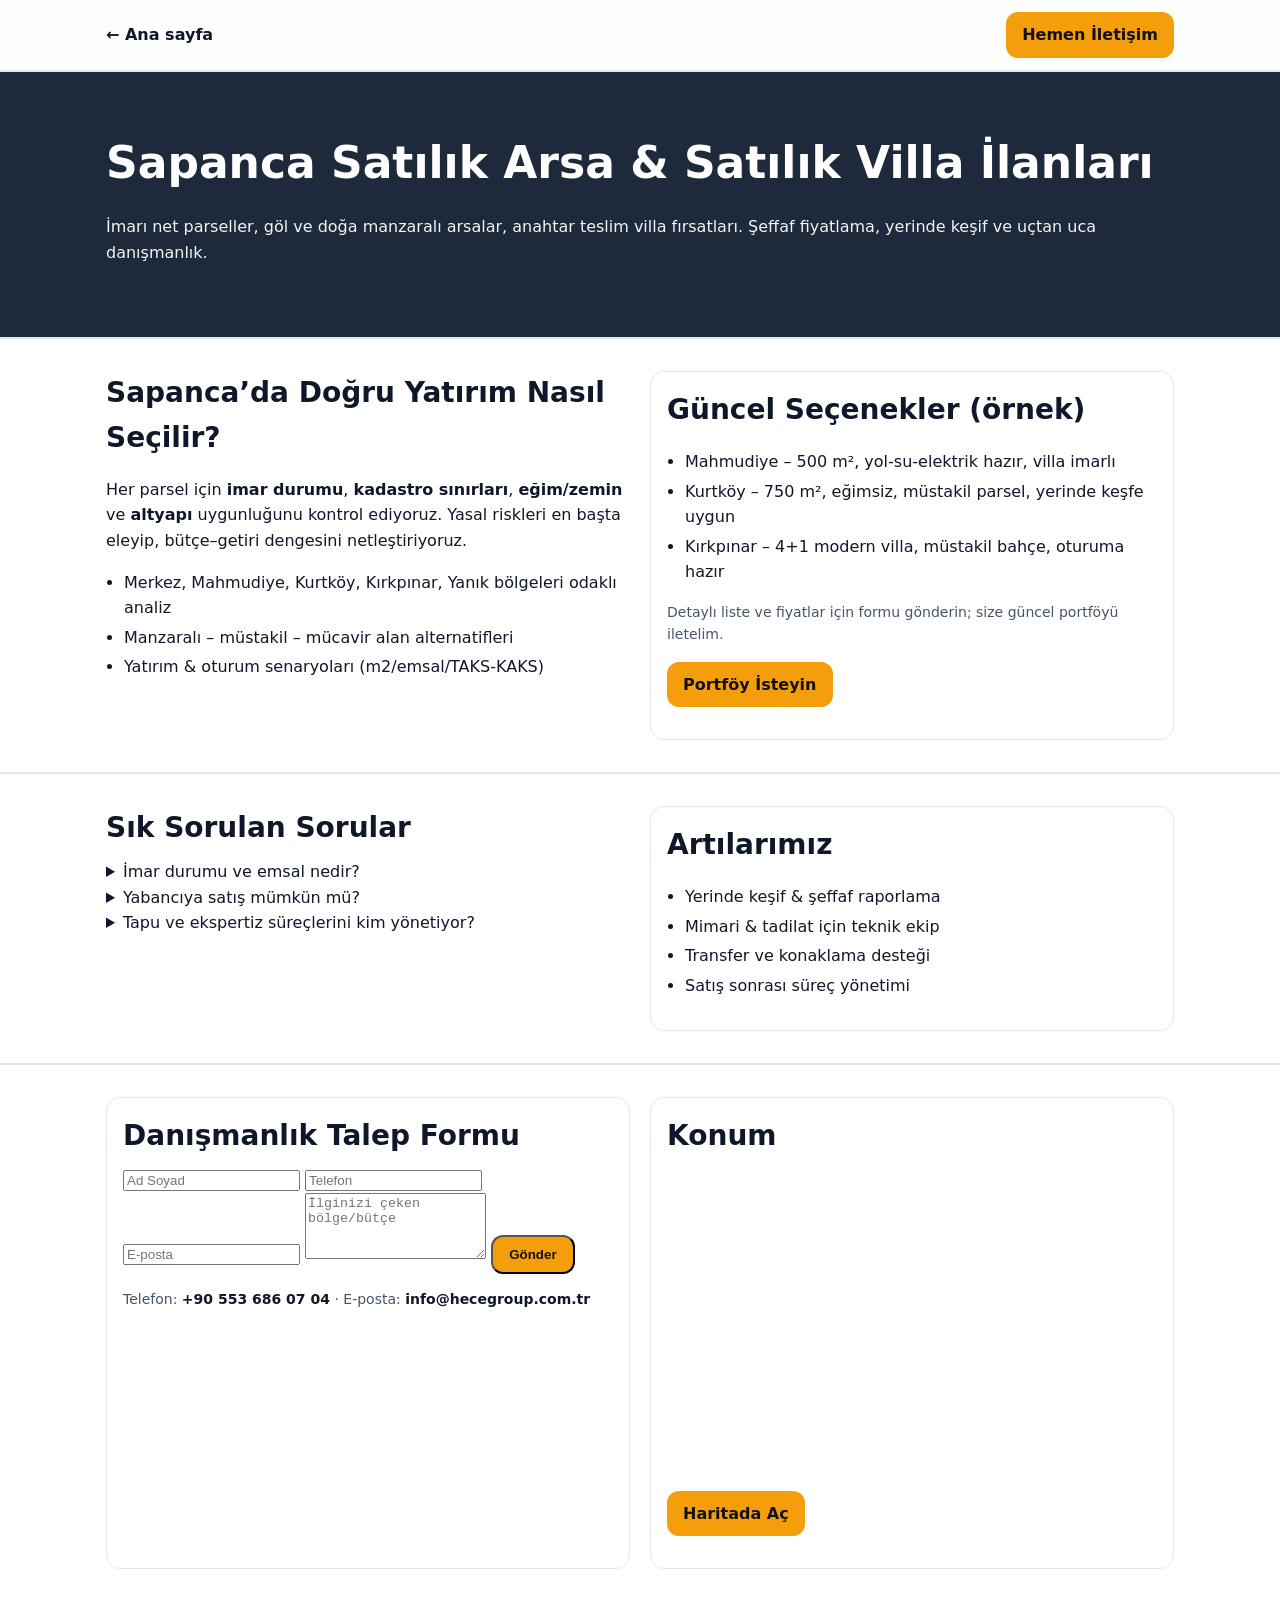
==== satilik-arsa-villa.html @ 64acd408 "Create satilik-arsa-villa.html" ====
<!doctype html>
<html lang="tr">
<head>
  <meta charset="utf-8" />
  <meta name="viewport" content="width=device-width,initial-scale=1" />
  <title>Sapanca Satılık Arsa & Villa | Güvenilir Danışmanlık – Sapanca Hece Group</title>
  <meta name="description" content="Sapanca satılık arsa ve satılık villa ilanları. İmar durumu uygun parseller, manzaralı arsalar, yatırım fırsatları. Uzman ekiple yerinde keşif ve şeffaf süreç.">
  <link rel="canonical" href="https://sapancahecegroup.com/satilik-arsa-villa.html" />
  <meta name="robots" content="index,follow" />
  <meta name="theme-color" content="#0f172a" />
  <link rel="icon" href="/favicon.ico" sizes="any" />
  <link rel="preconnect" href="https://images.unsplash.com" crossorigin>
  <style>
    :root{--ink:#0f172a;--muted:#475569;--ring:#e2e8f0;--brand:#1e40af;--accent:#f59e0b;--bg:#f8fafc}
    *{box-sizing:border-box} body{margin:0;background:var(--bg);color:var(--ink);font:16px/1.6 system-ui,-apple-system,Segoe UI,Roboto,Arial}
    .container{max-width:1100px;margin:auto;padding:0 16px}
    header{position:sticky;top:0;background:#ffffffcc;backdrop-filter:blur(8px);border-bottom:1px solid var(--ring);z-index:10}
    nav{display:flex;justify-content:space-between;align-items:center;padding:12px 0}
    a{color:#0f172a;text-decoration:none;font-weight:600} a:hover{color:#1e40af;text-decoration:underline}
    .hero{padding:56px 0;background:#1e293b url('https://images.unsplash.com/photo-1564013799919-ab600027ffc6?q=80&w=1600&auto=format&fit=crop') center/cover; color:#fff}
    .hero h1{margin:0 0 8px;font-size:clamp(26px,4.8vw,44px)}
    .lead{opacity:.95}
    .grid{display:grid;gap:20px;grid-template-columns:1fr 1fr} @media(max-width:900px){.grid{grid-template-columns:1fr}}
    section{background:#fff;border-top:1px solid var(--ring);border-bottom:1px solid var(--ring);padding:32px 0}
    h2{margin:0 0 8px;font-size:clamp(20px,3.2vw,28px)}
    .card{border:1px solid var(--ring);border-radius:14px;padding:16px;background:#fff}
    .btn{display:inline-block;background:var(--accent);color:#111;padding:10px 16px;border-radius:12px;font-weight:700}
    .list{padding-left:18px} .list li{margin:.25rem 0}
    .note{font-size:14px;color:var(--muted)}
  </style>
</head>
<body>
  <header>
    <div class="container">
      <nav>
        <a href="/">← Ana sayfa</a>
        <a href="#iletisim" class="btn">Hemen İletişim</a>
      </nav>
    </div>
  </header>

  <main>
    <section class="hero">
      <div class="container">
        <h1>Sapanca <strong>Satılık Arsa</strong> & <strong>Satılık Villa</strong> İlanları</h1>
        <p class="lead">İmarı net parseller, göl ve doğa manzaralı arsalar, anahtar teslim villa fırsatları. Şeffaf fiyatlama, yerinde keşif ve uçtan uca danışmanlık.</p>
      </div>
    </section>

    <section>
      <div class="container grid">
        <div>
          <h2>Sapanca’da Doğru Yatırım Nasıl Seçilir?</h2>
          <p>Her parsel için <strong>imar durumu</strong>, <strong>kadastro sınırları</strong>, <strong>eğim/zemin</strong> ve <strong>altyapı</strong> uygunluğunu kontrol ediyoruz. Yasal riskleri en başta eleyip, bütçe–getiri dengesini netleştiriyoruz.</p>
          <ul class="list">
            <li>Merkez, Mahmudiye, Kurtköy, Kırkpınar, Yanık bölgeleri odaklı analiz</li>
            <li>Manzaralı – müstakil – mücavir alan alternatifleri</li>
            <li>Yatırım & oturum senaryoları (m2/emsal/TAKS-KAKS)</li>
          </ul>
        </div>
        <div class="card">
          <h2>Güncel Seçenekler (örnek)</h2>
          <ul class="list">
            <li>Mahmudiye – 500 m², yol-su-elektrik hazır, villa imarlı</li>
            <li>Kurtköy – 750 m², eğimsiz, müstakil parsel, yerinde keşfe uygun</li>
            <li>Kırkpınar – 4+1 modern villa, müstakil bahçe, oturuma hazır</li>
          </ul>
          <p class="note">Detaylı liste ve fiyatlar için formu gönderin; size güncel portföyü iletelim.</p>
          <p><a class="btn" href="#iletisim">Portföy İsteyin</a></p>
        </div>
      </div>
    </section>

    <section>
      <div class="container grid">
        <div>
          <h2>Sık Sorulan Sorular</h2>
          <details><summary>İmar durumu ve emsal nedir?</summary><p>İmar planında parselin kullanım ve inşaat hakkını belirleyen kurallardır. E=emsal, TAKS/KAKS sınırlarıyla birlikte toplam inşaat alanı hesaplanır.</p></details>
          <details><summary>Yabancıya satış mümkün mü?</summary><p>Uygun bölgelerde ve yasal kriterler sağlandığında mümkündür. Güncel mevzuatı sizin adınıza kontrol ediyoruz.</p></details>
          <details><summary>Tapu ve ekspertiz süreçlerini kim yönetiyor?</summary><p>Tapu randevusu, rayiç değer, belediye yazışmaları ve ekspertiz koordinasyonunu uçtan uca biz yönetiyoruz.</p></details>
        </div>
        <div class="card">
          <h2>Artılarımız</h2>
          <ul class="list">
            <li>Yerinde keşif & şeffaf raporlama</li>
            <li>Mimari & tadilat için teknik ekip</li>
            <li>Transfer ve konaklama desteği</li>
            <li>Satış sonrası süreç yönetimi</li>
          </ul>
        </div>
      </div>
    </section>

    <section id="iletisim">
      <div class="container grid">
        <div class="card">
          <h2>Danışmanlık Talep Formu</h2>
          <form id="lead" class="form">
            <input name="name" placeholder="Ad Soyad" required />
            <input type="tel" name="phone" placeholder="Telefon" />
            <input type="email" name="email" placeholder="E-posta" required />
            <textarea name="message" rows="4" placeholder="İlginizi çeken bölge/bütçe"></textarea>
            <button class="btn" type="submit">Gönder</button>
            <div id="msg" class="note"></div>
          </form>
          <p class="note">Telefon: <a href="tel:+905536860704">+90 553 686 07 04</a> · E-posta: <a href="mailto:info@hecegroup.com.tr">info@hecegroup.com.tr</a></p>
        </div>
        <div class="card">
          <h2>Konum</h2>
          <iframe title="Sapanca Hece Real Estate" width="100%" height="300" frameborder="0" style="border:0"
                  src="https://www.google.com/maps?q=Sapanca%20Hece%20Real%20Estate&z=15&output=embed" loading="lazy"></iframe>
          <p><a class="btn" href="https://maps.app.goo.gl/qobTDmVPjX2s8gYSA" target="_blank" rel="noopener">Haritada Aç</a></p>
        </div>
      </div>
    </section>
  </main>

  <!-- FAQ Schema -->
  <script type="application/ld+json">
  {"@context":"https://schema.org","@type":"FAQPage","mainEntity":[
    {"@type":"Question","name":"İmar durumu ve emsal nedir?","acceptedAnswer":{"@type":"Answer","text":"İmar planında parselin kullanım ve inşaat hakkını belirleyen kurallardır. E=emsal, TAKS/KAKS sınırlarıyla birlikte toplam inşaat alanı hesaplanır."}},
    {"@type":"Question","name":"Yabancıya satış mümkün mü?","acceptedAnswer":{"@type":"Answer","text":"Uygun bölgelerde ve yasal kriterler sağlandığında mümkündür. Güncel mevzuatı sizin adınıza kontrol ediyoruz."}},
    {"@type":"Question","name":"Tapu ve ekspertiz süreçlerini kim yönetiyor?","acceptedAnswer":{"@type":"Answer","text":"Tüm resmi süreçleri uçtan uca koordine ediyoruz: randevu, rayiç değer, yazışmalar ve ekspertiz."}}
  ]}
  </script>

  <!-- Basit Formspree -->
  <script>
    const FORM_ENDPOINT="https://formspree.io/f/mnngygyy";
    document.getElementById('lead').addEventListener('submit', async (e)=>{
      e.preventDefault();
      const data=Object.fromEntries(new FormData(e.target).entries());
      const msg=document.getElementById('msg');
      try{
        const res=await fetch(FORM_ENDPOINT,{method:"POST",headers:{"Content-Type":"application/json"},body:JSON.stringify(data)});
        if(res.ok){ msg.textContent="Teşekkürler! Talebiniz alındı."; e.target.reset(); }
        else{ throw new Error(); }
      }catch{ msg.textContent="Üzgünüz, bir hata oluştu. Telefon/WhatsApp ile de ulaşabilirsiniz."; }
    });
  </script>
</body>
</html>
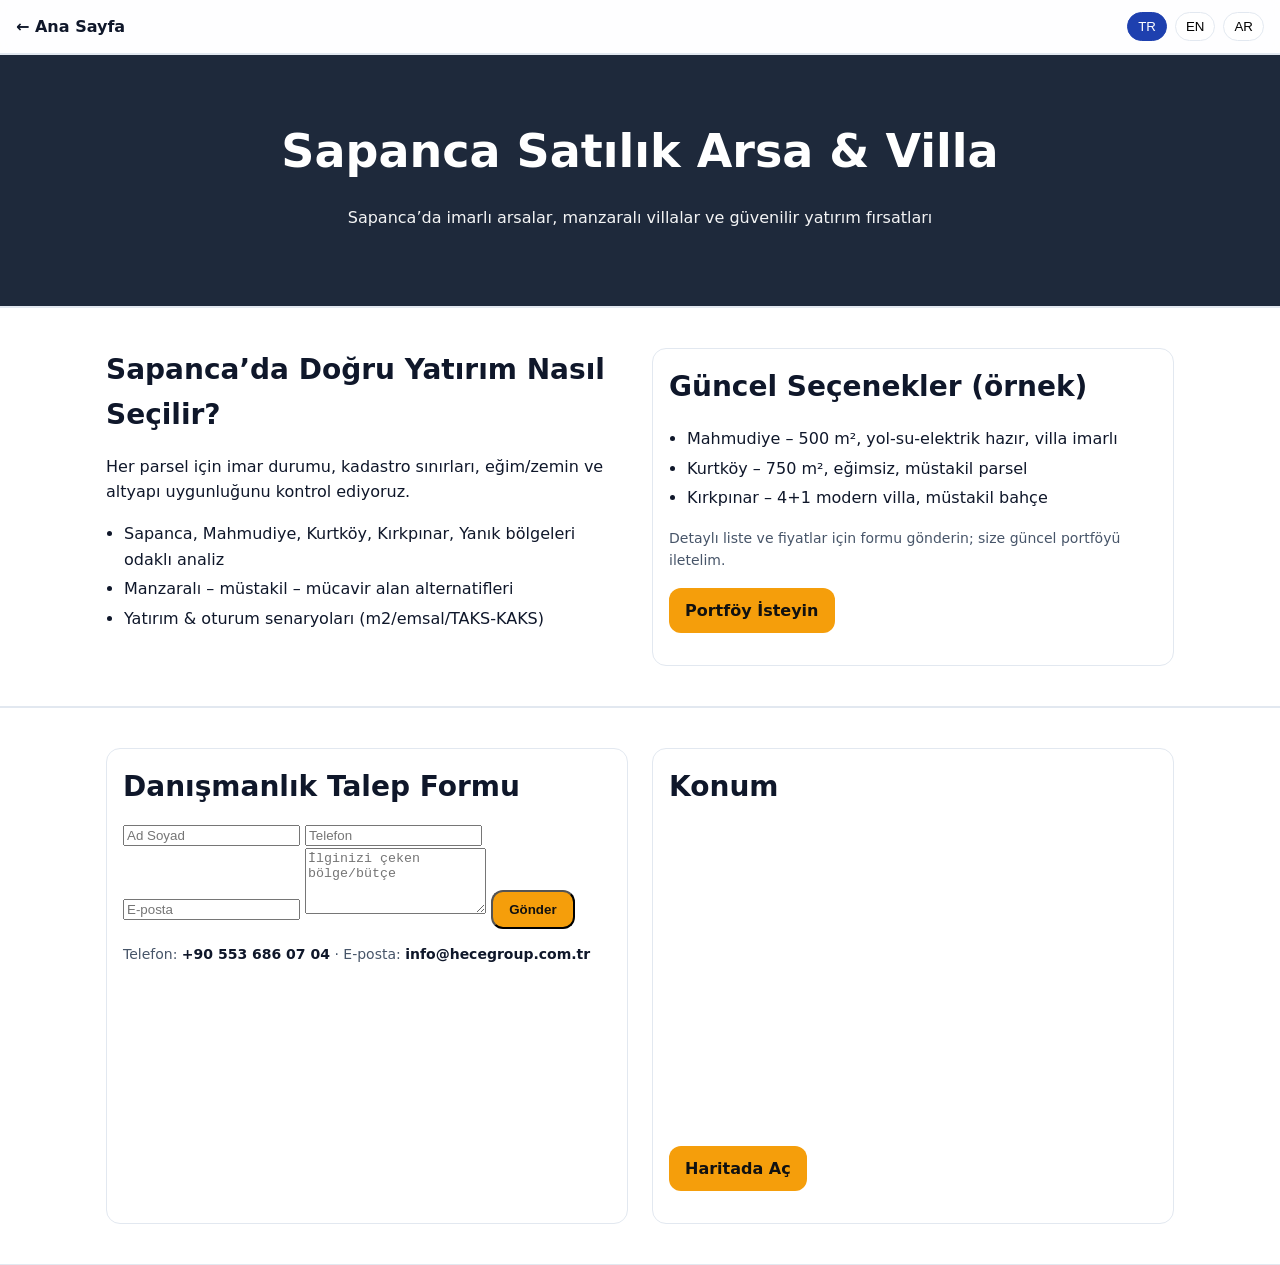
==== commit fa994228: "Update satilik-arsa-villa.html" ====
--- a/satilik-arsa-villa.html
+++ b/satilik-arsa-villa.html
@@ -3,140 +3,190 @@
 <head>
   <meta charset="utf-8" />
   <meta name="viewport" content="width=device-width,initial-scale=1" />
-  <title>Sapanca Satılık Arsa & Villa | Güvenilir Danışmanlık – Sapanca Hece Group</title>
-  <meta name="description" content="Sapanca satılık arsa ve satılık villa ilanları. İmar durumu uygun parseller, manzaralı arsalar, yatırım fırsatları. Uzman ekiple yerinde keşif ve şeffaf süreç.">
+  <title data-i18n="title">Sapanca Satılık Arsa & Villa | Sapanca Hece Group</title>
+  <meta name="description" data-i18n="meta_desc" content="Sapanca'da satılık arsa ve villa fırsatları. İmarı uygun, manzaralı parseller ve modern villalar. Uzman gayrimenkul danışmanlığı.">
   <link rel="canonical" href="https://sapancahecegroup.com/satilik-arsa-villa.html" />
   <meta name="robots" content="index,follow" />
   <meta name="theme-color" content="#0f172a" />
   <link rel="icon" href="/favicon.ico" sizes="any" />
-  <link rel="preconnect" href="https://images.unsplash.com" crossorigin>
+
   <style>
     :root{--ink:#0f172a;--muted:#475569;--ring:#e2e8f0;--brand:#1e40af;--accent:#f59e0b;--bg:#f8fafc}
-    *{box-sizing:border-box} body{margin:0;background:var(--bg);color:var(--ink);font:16px/1.6 system-ui,-apple-system,Segoe UI,Roboto,Arial}
+    *{box-sizing:border-box}
+    body{margin:0;background:var(--bg);color:var(--ink);font:16px/1.6 system-ui,-apple-system,Segoe UI,Roboto,Arial}
+    header{position:sticky;top:0;background:#ffffffcc;backdrop-filter:blur(8px);border-bottom:1px solid var(--ring);z-index:10}
+    nav{display:flex;justify-content:space-between;align-items:center;padding:12px 16px}
+    a{color:var(--ink);text-decoration:none;font-weight:600}
+    a:hover{color:var(--brand)}
+    .lang{display:flex;gap:8px}
+    .tag{border:1px solid var(--ring);padding:6px 10px;border-radius:999px;cursor:pointer;background:#fff}
+    .tag.active{background:var(--brand);color:#fff;border-color:var(--brand)}
+
+    .hero{padding:60px 16px;background:#1e293b url('https://images.unsplash.com/photo-1564013799919-ab600027ffc6?q=80&w=1600&auto=format&fit=crop') center/cover; color:#fff;text-align:center}
+    .hero h1{margin:0 0 8px;font-size:clamp(26px,5vw,46px)}
+    .lead{opacity:.95}
+    section{background:#fff;border-top:1px solid var(--ring);border-bottom:1px solid var(--ring);padding:40px 0}
     .container{max-width:1100px;margin:auto;padding:0 16px}
-    header{position:sticky;top:0;background:#ffffffcc;backdrop-filter:blur(8px);border-bottom:1px solid var(--ring);z-index:10}
-    nav{display:flex;justify-content:space-between;align-items:center;padding:12px 0}
-    a{color:#0f172a;text-decoration:none;font-weight:600} a:hover{color:#1e40af;text-decoration:underline}
-    .hero{padding:56px 0;background:#1e293b url('https://images.unsplash.com/photo-1564013799919-ab600027ffc6?q=80&w=1600&auto=format&fit=crop') center/cover; color:#fff}
-    .hero h1{margin:0 0 8px;font-size:clamp(26px,4.8vw,44px)}
-    .lead{opacity:.95}
-    .grid{display:grid;gap:20px;grid-template-columns:1fr 1fr} @media(max-width:900px){.grid{grid-template-columns:1fr}}
-    section{background:#fff;border-top:1px solid var(--ring);border-bottom:1px solid var(--ring);padding:32px 0}
-    h2{margin:0 0 8px;font-size:clamp(20px,3.2vw,28px)}
+    .grid{display:grid;gap:24px;grid-template-columns:1fr 1fr}
+    @media(max-width:900px){.grid{grid-template-columns:1fr}}
     .card{border:1px solid var(--ring);border-radius:14px;padding:16px;background:#fff}
-    .btn{display:inline-block;background:var(--accent);color:#111;padding:10px 16px;border-radius:12px;font-weight:700}
-    .list{padding-left:18px} .list li{margin:.25rem 0}
+    h2{font-size:clamp(20px,3.2vw,28px);margin:0 0 12px}
+    .list{padding-left:18px}
+    .list li{margin:.25rem 0}
+    .btn{display:inline-block;background:var(--accent);color:#111;padding:10px 16px;border-radius:12px;font-weight:700;text-decoration:none}
     .note{font-size:14px;color:var(--muted)}
+    .rtl{direction:rtl;text-align:right}
   </style>
 </head>
 <body>
   <header>
-    <div class="container">
-      <nav>
-        <a href="/">← Ana sayfa</a>
-        <a href="#iletisim" class="btn">Hemen İletişim</a>
-      </nav>
-    </div>
+    <nav>
+      <a href="/">← <span data-i18n="back_home">Ana Sayfa</span></a>
+      <div class="lang">
+        <button class="tag active" data-lang="tr">TR</button>
+        <button class="tag" data-lang="en">EN</button>
+        <button class="tag" data-lang="ar">AR</button>
+      </div>
+    </nav>
   </header>
 
   <main>
     <section class="hero">
-      <div class="container">
-        <h1>Sapanca <strong>Satılık Arsa</strong> & <strong>Satılık Villa</strong> İlanları</h1>
-        <p class="lead">İmarı net parseller, göl ve doğa manzaralı arsalar, anahtar teslim villa fırsatları. Şeffaf fiyatlama, yerinde keşif ve uçtan uca danışmanlık.</p>
-      </div>
+      <h1 data-i18n="hero_title">Sapanca Satılık Arsa & Villa</h1>
+      <p class="lead" data-i18n="hero_sub">Sapanca’da imarlı arsalar, manzaralı villalar ve güvenilir yatırım fırsatları</p>
     </section>
 
     <section>
       <div class="container grid">
         <div>
-          <h2>Sapanca’da Doğru Yatırım Nasıl Seçilir?</h2>
-          <p>Her parsel için <strong>imar durumu</strong>, <strong>kadastro sınırları</strong>, <strong>eğim/zemin</strong> ve <strong>altyapı</strong> uygunluğunu kontrol ediyoruz. Yasal riskleri en başta eleyip, bütçe–getiri dengesini netleştiriyoruz.</p>
+          <h2 data-i18n="choose_title">Sapanca’da Doğru Yatırım Nasıl Seçilir?</h2>
+          <p data-i18n="choose_text">
+            Her parsel için imar durumu, kadastro sınırları, eğim/zemin ve altyapı uygunluğunu kontrol ediyoruz.
+            Yasal riskleri en başta eleyip, bütçe–getiri dengesini netleştiriyoruz.
+          </p>
           <ul class="list">
-            <li>Merkez, Mahmudiye, Kurtköy, Kırkpınar, Yanık bölgeleri odaklı analiz</li>
-            <li>Manzaralı – müstakil – mücavir alan alternatifleri</li>
-            <li>Yatırım & oturum senaryoları (m2/emsal/TAKS-KAKS)</li>
+            <li data-i18n="choose_li1">Sapanca, Mahmudiye, Kurtköy, Kırkpınar, Yanık bölgeleri odaklı analiz</li>
+            <li data-i18n="choose_li2">Manzaralı – müstakil – mücavir alan alternatifleri</li>
+            <li data-i18n="choose_li3">Yatırım & oturum senaryoları (m2/emsal/TAKS-KAKS)</li>
           </ul>
         </div>
         <div class="card">
-          <h2>Güncel Seçenekler (örnek)</h2>
+          <h2 data-i18n="list_title">Güncel Seçenekler (örnek)</h2>
           <ul class="list">
-            <li>Mahmudiye – 500 m², yol-su-elektrik hazır, villa imarlı</li>
-            <li>Kurtköy – 750 m², eğimsiz, müstakil parsel, yerinde keşfe uygun</li>
-            <li>Kırkpınar – 4+1 modern villa, müstakil bahçe, oturuma hazır</li>
+            <li data-i18n="list1">Mahmudiye – 500 m², yol-su-elektrik hazır, villa imarlı</li>
+            <li data-i18n="list2">Kurtköy – 750 m², eğimsiz, müstakil parsel</li>
+            <li data-i18n="list3">Kırkpınar – 4+1 modern villa, müstakil bahçe</li>
           </ul>
-          <p class="note">Detaylı liste ve fiyatlar için formu gönderin; size güncel portföyü iletelim.</p>
-          <p><a class="btn" href="#iletisim">Portföy İsteyin</a></p>
+          <p class="note" data-i18n="list_note">Detaylı liste ve fiyatlar için formu gönderin; size güncel portföyü iletelim.</p>
+          <p><a class="btn" href="#contact" data-i18n="cta">Portföy İsteyin</a></p>
         </div>
       </div>
     </section>
 
-    <section>
-      <div class="container grid">
-        <div>
-          <h2>Sık Sorulan Sorular</h2>
-          <details><summary>İmar durumu ve emsal nedir?</summary><p>İmar planında parselin kullanım ve inşaat hakkını belirleyen kurallardır. E=emsal, TAKS/KAKS sınırlarıyla birlikte toplam inşaat alanı hesaplanır.</p></details>
-          <details><summary>Yabancıya satış mümkün mü?</summary><p>Uygun bölgelerde ve yasal kriterler sağlandığında mümkündür. Güncel mevzuatı sizin adınıza kontrol ediyoruz.</p></details>
-          <details><summary>Tapu ve ekspertiz süreçlerini kim yönetiyor?</summary><p>Tapu randevusu, rayiç değer, belediye yazışmaları ve ekspertiz koordinasyonunu uçtan uca biz yönetiyoruz.</p></details>
-        </div>
-        <div class="card">
-          <h2>Artılarımız</h2>
-          <ul class="list">
-            <li>Yerinde keşif & şeffaf raporlama</li>
-            <li>Mimari & tadilat için teknik ekip</li>
-            <li>Transfer ve konaklama desteği</li>
-            <li>Satış sonrası süreç yönetimi</li>
-          </ul>
-        </div>
-      </div>
-    </section>
-
-    <section id="iletisim">
+    <section id="contact">
       <div class="container grid">
         <div class="card">
-          <h2>Danışmanlık Talep Formu</h2>
-          <form id="lead" class="form">
+          <h2 data-i18n="contact_title">Danışmanlık Talep Formu</h2>
+          <form id="form">
             <input name="name" placeholder="Ad Soyad" required />
             <input type="tel" name="phone" placeholder="Telefon" />
             <input type="email" name="email" placeholder="E-posta" required />
             <textarea name="message" rows="4" placeholder="İlginizi çeken bölge/bütçe"></textarea>
-            <button class="btn" type="submit">Gönder</button>
+            <button class="btn" type="submit" data-i18n="send">Gönder</button>
             <div id="msg" class="note"></div>
           </form>
-          <p class="note">Telefon: <a href="tel:+905536860704">+90 553 686 07 04</a> · E-posta: <a href="mailto:info@hecegroup.com.tr">info@hecegroup.com.tr</a></p>
+          <p class="note">
+            <span data-i18n="contact_note">Telefon:</span> <a href="tel:+905536860704">+90 553 686 07 04</a> · 
+            E-posta: <a href="mailto:info@hecegroup.com.tr">info@hecegroup.com.tr</a>
+          </p>
         </div>
         <div class="card">
-          <h2>Konum</h2>
-          <iframe title="Sapanca Hece Real Estate" width="100%" height="300" frameborder="0" style="border:0"
-                  src="https://www.google.com/maps?q=Sapanca%20Hece%20Real%20Estate&z=15&output=embed" loading="lazy"></iframe>
-          <p><a class="btn" href="https://maps.app.goo.gl/qobTDmVPjX2s8gYSA" target="_blank" rel="noopener">Haritada Aç</a></p>
+          <h2 data-i18n="map_title">Konum</h2>
+          <iframe width="100%" height="300" frameborder="0" style="border:0"
+            src="https://www.google.com/maps?q=Sapanca%20Hece%20Real%20Estate&z=15&output=embed" loading="lazy"></iframe>
+          <p><a class="btn" href="https://maps.app.goo.gl/qobTDmVPjX2s8gYSA" target="_blank" rel="noopener" data-i18n="map_open">Haritada Aç</a></p>
         </div>
       </div>
     </section>
   </main>
 
-  <!-- FAQ Schema -->
-  <script type="application/ld+json">
-  {"@context":"https://schema.org","@type":"FAQPage","mainEntity":[
-    {"@type":"Question","name":"İmar durumu ve emsal nedir?","acceptedAnswer":{"@type":"Answer","text":"İmar planında parselin kullanım ve inşaat hakkını belirleyen kurallardır. E=emsal, TAKS/KAKS sınırlarıyla birlikte toplam inşaat alanı hesaplanır."}},
-    {"@type":"Question","name":"Yabancıya satış mümkün mü?","acceptedAnswer":{"@type":"Answer","text":"Uygun bölgelerde ve yasal kriterler sağlandığında mümkündür. Güncel mevzuatı sizin adınıza kontrol ediyoruz."}},
-    {"@type":"Question","name":"Tapu ve ekspertiz süreçlerini kim yönetiyor?","acceptedAnswer":{"@type":"Answer","text":"Tüm resmi süreçleri uçtan uca koordine ediyoruz: randevu, rayiç değer, yazışmalar ve ekspertiz."}}
-  ]}
-  </script>
+  <script>
+    const dict = {
+      tr:{
+        title:"Sapanca Satılık Arsa & Villa | Sapanca Hece Group",
+        meta_desc:"Sapanca'da satılık arsa ve villa fırsatları. İmarı uygun, manzaralı parseller ve modern villalar.",
+        back_home:"Ana Sayfa",
+        hero_title:"Sapanca Satılık Arsa & Villa",
+        hero_sub:"Sapanca’da imarlı arsalar, manzaralı villalar ve güvenilir yatırım fırsatları",
+        choose_title:"Sapanca’da Doğru Yatırım Nasıl Seçilir?",
+        choose_text:"Her parsel için imar durumu, kadastro sınırları, eğim/zemin ve altyapı uygunluğunu kontrol ediyoruz.",
+        choose_li1:"Sapanca, Mahmudiye, Kurtköy, Kırkpınar, Yanık bölgeleri odaklı analiz",
+        choose_li2:"Manzaralı – müstakil – mücavir alan alternatifleri",
+        choose_li3:"Yatırım & oturum senaryoları (m2/emsal/TAKS-KAKS)",
+        list_title:"Güncel Seçenekler (örnek)",
+        list1:"Mahmudiye – 500 m², yol-su-elektrik hazır, villa imarlı",
+        list2:"Kurtköy – 750 m², eğimsiz, müstakil parsel",
+        list3:"Kırkpınar – 4+1 modern villa, müstakil bahçe",
+        list_note:"Detaylı liste ve fiyatlar için formu gönderin; size güncel portföyü iletelim.",
+        cta:"Portföy İsteyin", contact_title:"Danışmanlık Talep Formu",
+        contact_note:"Telefon:", send:"Gönder",
+        map_title:"Konum", map_open:"Haritada Aç"
+      },
+      en:{
+        title:"Sapanca Land & Villas for Sale | Sapanca Hece Group",
+        meta_desc:"Land and villa investment opportunities in Sapanca. Legal parcels, scenic villas, trusted advisors.",
+        back_home:"Home", hero_title:"Sapanca Land & Villas for Sale",
+        hero_sub:"Build your dream home or invest in scenic Sapanca properties.",
+        choose_title:"How to Choose the Right Investment in Sapanca?",
+        choose_text:"We verify zoning, boundaries, slope, and infrastructure before you invest.",
+        choose_li1:"Focus areas: Sapanca, Mahmudiye, Kurtköy, Kırkpınar, Yanık",
+        choose_li2:"Scenic – detached – urban area options",
+        choose_li3:"Investment vs. residential analysis (m2/FAR)",
+        list_title:"Current Options (sample)",
+        list1:"Mahmudiye – 500 m², utilities ready, villa zoning",
+        list2:"Kurtköy – 750 m², flat terrain, detached parcel",
+        list3:"Kırkpınar – 4+1 villa with private garden",
+        list_note:"Request the form to receive the latest portfolio.",
+        cta:"Request Portfolio", contact_title:"Consultation Request Form",
+        contact_note:"Phone:", send:"Send",
+        map_title:"Location", map_open:"Open in Maps"
+      },
+      ar:{
+        title:"أراضٍ وفلل للبيع في صابانجا | مجموعة هجه",
+        meta_desc:"فرص استثمار في صابانجا، أراضٍ قانونية وفلل بإطلالة طبيعية، استشارات موثوقة.",
+        back_home:"الصفحة الرئيسية",
+        hero_title:"أراضٍ وفلل للبيع في صابانجا",
+        hero_sub:"أراضٍ مهيأة للبناء وفلل بإطلالة خلابة في صابانجا.",
+        choose_title:"كيف تختار الاستثمار المناسب في صابانجا؟",
+        choose_text:"نقوم بالتحقق من وضع التخطيط والحدود والطبوغرافيا والبنية التحتية قبل الشراء.",
+        choose_li1:"التركيز على مناطق صابانجا، محمودية، كورتكوي، كركبنار، يانيك",
+        choose_li2:"خيارات بإطلالة – مستقلة – مناطق حضرية",
+        choose_li3:"سيناريوهات الاستثمار والسكن",
+        list_title:"الخيارات الحالية (نموذج)",
+        list1:"محمودية – 500 م²، خدمات متوفرة، ترخيص فيلا",
+        list2:"كورتكوي – 750 م²، أرض مستوية، قطعة مستقلة",
+        list3:"كركبنار – فيلا 4+1 مع حديقة خاصة",
+        list_note:"أرسل النموذج لتصلك قائمة العقارات المحدثة.",
+        cta:"اطلب القائمة", contact_title:"نموذج طلب استشارة",
+        contact_note:"هاتف:", send:"إرسال",
+        map_title:"الموقع", map_open:"افتح في الخرائط"
+      }
+    };
 
-  <!-- Basit Formspree -->
-  <script>
-    const FORM_ENDPOINT="https://formspree.io/f/mnngygyy";
-    document.getElementById('lead').addEventListener('submit', async (e)=>{
-      e.preventDefault();
-      const data=Object.fromEntries(new FormData(e.target).entries());
-      const msg=document.getElementById('msg');
-      try{
-        const res=await fetch(FORM_ENDPOINT,{method:"POST",headers:{"Content-Type":"application/json"},body:JSON.stringify(data)});
-        if(res.ok){ msg.textContent="Teşekkürler! Talebiniz alındı."; e.target.reset(); }
-        else{ throw new Error(); }
-      }catch{ msg.textContent="Üzgünüz, bir hata oluştu. Telefon/WhatsApp ile de ulaşabilirsiniz."; }
-    });
+    const langBtns=document.querySelectorAll(".tag[data-lang]");
+    function setLang(l){
+      const d=dict[l]||dict.tr;
+      document.documentElement.lang=l;
+      document.body.classList.toggle("rtl",l==="ar");
+      document.querySelectorAll("[data-i18n]").forEach(el=>{
+        const key=el.dataset.i18n; if(d[key]) el.textContent=d[key];
+      });
+      document.title=d.title;
+      document.querySelector('meta[name="description"]').setAttribute("content",d.meta_desc);
+      langBtns.forEach(b=>b.classList.toggle("active",b.dataset.lang===l));
+    }
+    langBtns.forEach(b=>b.addEventListener("click",()=>setLang(b.dataset.lang)));
+    setLang("tr");
   </script>
 </body>
 </html>
